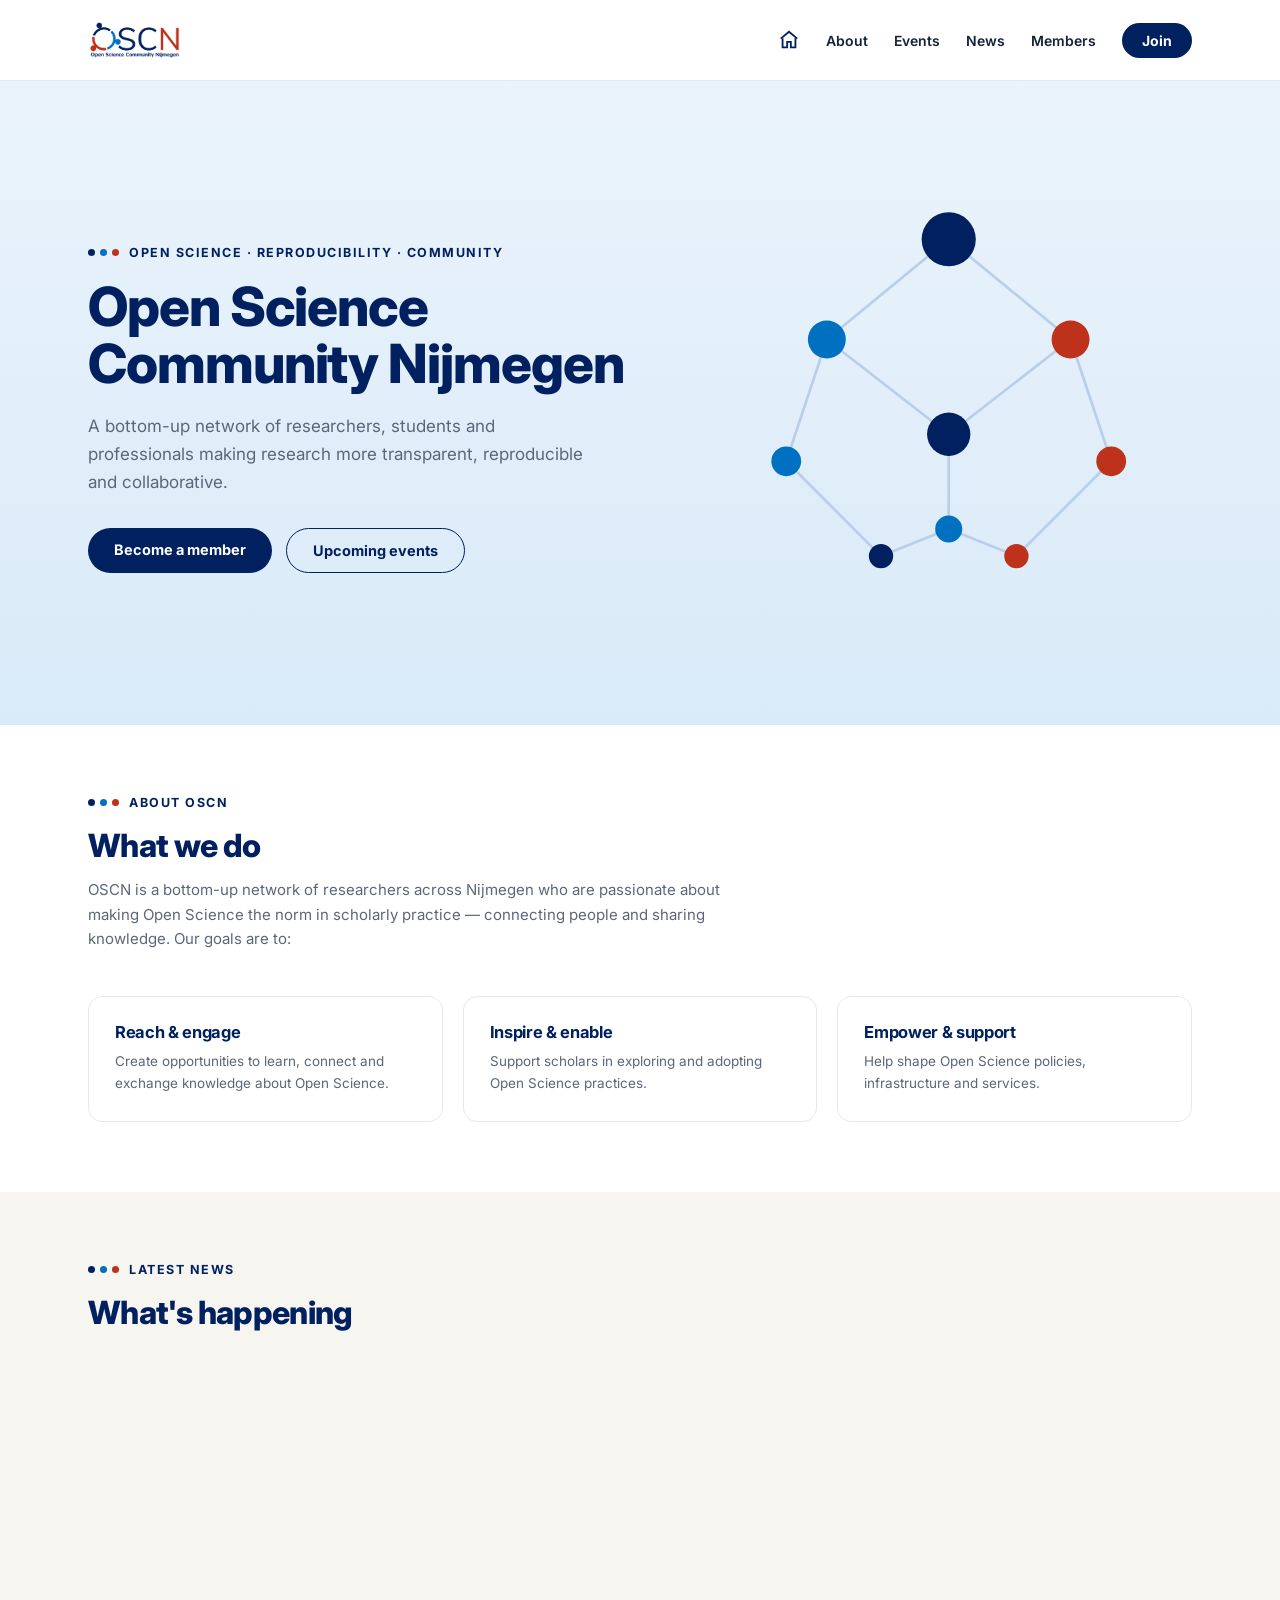
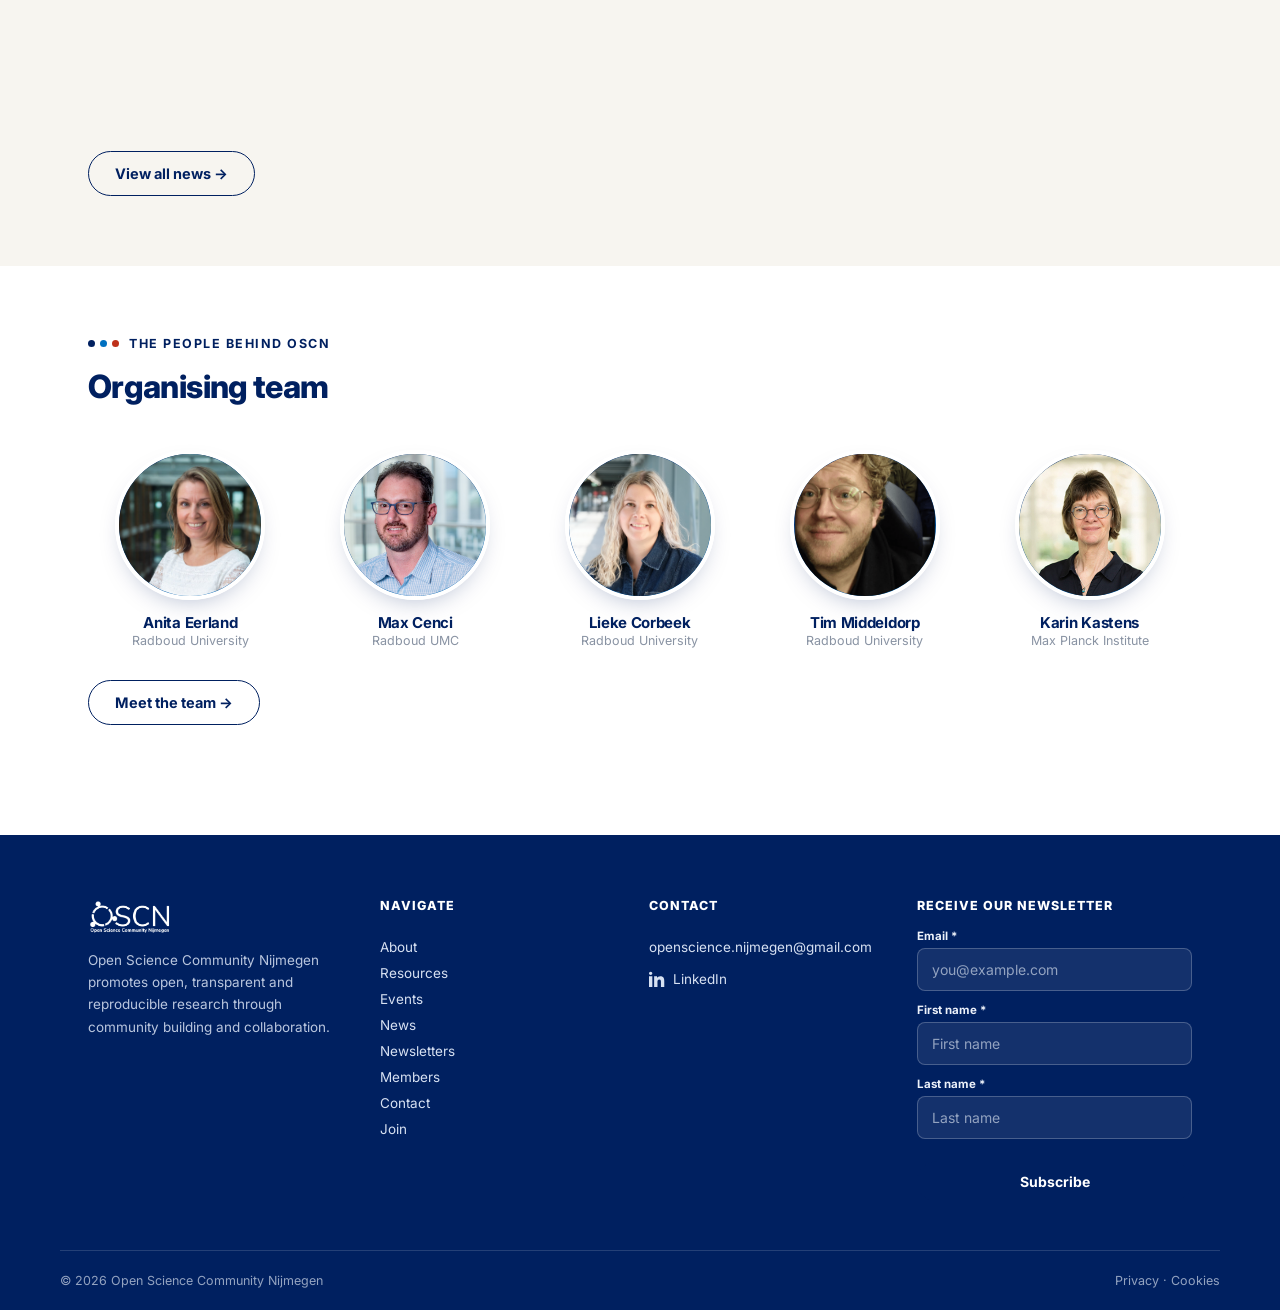
==== index.html @ c2e307f6 "Update index.html" ====
<!DOCTYPE html>
<html lang="en">
<head>
<meta charset="UTF-8">
<meta name="viewport" content="width=device-width, initial-scale=1.0">
<title>Open Science Community Nijmegen | OSCN</title>
<link rel="stylesheet" href="style.css">
</head>
<body>
<header class="site">
  <div class="wrap bar">
    <a class="logo" href="index.html">
      <img src="images/OSCN_logo_transparant.png" alt="OSCN Logo">
    </a>
    <button class="nav-toggle" id="navToggle">MENU</button>
    <nav class="primary" id="primaryNav">
      <ul>
        <li><a href="index.html" class="home-link" aria-label="Home"><svg viewBox="0 0 24 24" width="22" height="22" fill="none" stroke="currentColor" stroke-width="2">
          <path d="M3 10.5L12 3l9 7.5"></path>
          <path d="M5 10v10h5v-6h4v6h5V10"></path>
        </svg></a></li>
        <li class="dropdown">
          <a href="pages/about.html">About</a>
          <div class="dropdown-content">
            <a href="pages/contact.html">Contact</a>
            <a href="pages/resources.html">Resources</a>
          </div>
        </li>
        <li><a href="pages/events.html">Events</a></li>
        <li class="dropdown">
          <a href="pages/news.html">News</a>
          <div class="dropdown-content">
            <a href="pages/news.html">News</a>
            <a href="pages/newsletters.html">Newsletters</a>
          </div>
        </li>
        <li><a href="pages/members.html">Members</a></li>
        <li><a href="pages/join.html" class="join-btn">Join</a></li>
      </ul>
    </nav>
  </div>
</header>


<section class="hero">
  <div class="wrap">
    <div>
      <div class="eyebrow"><span class="dot3"><span></span><span></span><span></span></span>OPEN SCIENCE · REPRODUCIBILITY · COMMUNITY</div>
      <h1>Open Science Community Nijmegen</h1>
      <p class="lede">A bottom-up network of researchers, students and professionals making research more transparent, reproducible and collaborative.</p>
      <div class="btn-row">
        <a href="pages/members.html" class="btn btn-primary">Become a member</a>
        <a href="pages/events.html" class="btn btn-outline">Upcoming events</a>
      </div>
    </div>
    <div class="hero-graphic">
      <svg viewBox="0 0 360 340" class="node-anim">
        <g stroke-width="2" fill="none">
          <line x1="180" y1="46" x2="90" y2="120" stroke="#B9CFE8"/>
          <line x1="180" y1="46" x2="270" y2="120" stroke="#B9CFE8"/>
          <line x1="90" y1="120" x2="60" y2="210" stroke="#B9CFE8"/>
          <line x1="90" y1="120" x2="180" y2="190" stroke="#B9CFE8"/>
          <line x1="270" y1="120" x2="180" y2="190" stroke="#B9CFE8"/>
          <line x1="270" y1="120" x2="300" y2="210" stroke="#B9CFE8"/>
          <line x1="180" y1="190" x2="180" y2="260" stroke="#B9CFE8"/>
          <line x1="60" y1="210" x2="130" y2="280" stroke="#B9CFE8"/>
          <line x1="300" y1="210" x2="230" y2="280" stroke="#B9CFE8"/>
          <line x1="180" y1="260" x2="130" y2="280" stroke="#B9CFE8"/>
          <line x1="180" y1="260" x2="230" y2="280" stroke="#B9CFE8"/>
        </g>
        <circle cx="180" cy="46" r="20" fill="#002060"/>
        <circle cx="90" cy="120" r="14" fill="#0070C0"/>
        <circle cx="270" cy="120" r="14" fill="#BE311A"/>
        <circle cx="60" cy="210" r="11" fill="#0070C0"/>
        <circle cx="180" cy="190" r="16" fill="#002060"/>
        <circle cx="300" cy="210" r="11" fill="#BE311A"/>
        <circle cx="180" cy="260" r="10" fill="#0070C0"/>
        <circle cx="130" cy="280" r="9" fill="#002060"/>
        <circle cx="230" cy="280" r="9" fill="#BE311A"/>
      </svg>
    </div>
  </div>
</section>

<section class="block reveal">
  <div class="wrap">
    <div class="section-head">
      <div class="eyebrow"><span class="dot3"><span></span><span></span><span></span></span>ABOUT OSCN</div>
      <h2>What we do</h2>
      <p>OSCN is a bottom-up network of researchers across Nijmegen who are passionate about making Open Science the norm in scholarly practice — connecting people and sharing knowledge. Our goals are to:</p>
    </div>
    <div class="card-grid">
      <div class="info-card reveal"><h3>Reach &amp; engage</h3><p>Create opportunities to learn, connect and exchange knowledge about Open Science.</p></div>
      <div class="info-card reveal"><h3>Inspire &amp; enable</h3><p>Support scholars in exploring and adopting Open Science practices.</p></div>
      <div class="info-card reveal"><h3>Empower &amp; support</h3><p>Help shape Open Science policies, infrastructure and services.</p></div>
    </div>
  </div>
</section>

<section class="block alt reveal">
  <div class="wrap">
    <div class="section-head">
      <div class="eyebrow"><span class="dot3"><span></span><span></span><span></span></span>LATEST NEWS</div>
      <h2>What's happening</h2>
    </div>
    <div class="news-grid" id="index-news-grid"></div>
    <div style="margin-top:32px;"><a href="pages/news.html" class="btn btn-outline">View all news →</a></div>
  </div>
</section>

<section class="block reveal">
  <div class="wrap">
    <div class="section-head">
      <div class="eyebrow"><span class="dot3"><span></span><span></span><span></span></span>THE PEOPLE BEHIND OSCN</div>
      <h2>Organising team</h2>
    </div>

    <div class="team-grid">
      <div class="team-card reveal">
        <div class="avatar"><img src="images/about/anita.jpeg" alt="Anita Eerland"></div>
        <h3>Anita Eerland</h3>
        <div class="role">Radboud University</div>
      </div>

      <div class="team-card reveal">
        <div class="avatar"><img src="images/about/max.png" alt="Max Cenci"></div>
        <h3>Max Cenci</h3>
        <div class="role">Radboud UMC</div>
      </div>

      <div class="team-card reveal">
        <div class="avatar"><img src="images/about/lieke.jpg" alt="Lieke Corbeek"></div>
        <h3>Lieke Corbeek</h3>
        <div class="role">Radboud University</div>
      </div>

      <div class="team-card reveal">
        <div class="avatar"><img src="images/about/tim.png" alt="Tim Middeldorp"></div>
        <h3>Tim Middeldorp</h3>
        <div class="role">Radboud University</div>
      </div>

      <div class="team-card reveal">
        <div class="avatar"><img src="images/about/karin.jpg" alt="Karin Kastens"></div>
        <h3>Karin Kastens</h3>
        <div class="role">Max Planck Institute</div>
      </div>
    </div>

    <div style="margin-top:32px;">
      <a href="pages/about.html" class="btn btn-outline">Meet the team →</a>
    </div>
  </div>
</section>

<footer class="site">
  <div class="wrap footer-grid">
    <div>
      <a class="logo" href="index.html">
        <img src="images/OSCN_logo_transparant.png" alt="OSCN Logo">
      </a>
      <p>Open Science Community Nijmegen promotes open, transparent and reproducible research through community building and collaboration.</p>
    </div>
    <div class="flinks">
      <h3>Navigate</h3>
      <a href="pages/about.html">About</a>
      <a href="pages/resources.html">Resources</a>
      <a href="pages/events.html">Events</a>
      <a href="pages/news.html">News</a>
      <a href="pages/newsletters.html">Newsletters</a>
      <a href="pages/members.html">Members</a>
      <a href="pages/contact.html">Contact</a>
      <a href="pages/join.html">Join</a>
    </div>
    <div class="flinks">
      <h3>Contact</h3>
      <a href="mailto:openscience.nijmegen@gmail.com">openscience.nijmegen@gmail.com</a>
      <a class="social-link" href="https://www.linkedin.com/company/open-science-community-nijmegen/" target="_blank" rel="noopener noreferrer">
        <svg viewBox="0 0 24 24"><path d="M4.98 3.5C4.98 4.88 3.87 6 2.5 6S0 4.88 0 3.5 1.12 1 2.5 1 4.98 2.12 4.98 3.5zM0 8h5v16H0V8zm7.5 0H12v2.2h.1C12.9 8.8 14.7 7.7 17 7.7c5 0 5.9 3.3 5.9 7.6V24h-5v-7.3c0-1.7 0-3.9-2.4-3.9s-2.8 1.9-2.8 3.8V24h-5V8z"/></svg>
        LinkedIn
      </a>
    </div>
    <div>
      <h3>Receive our newsletter</h3>
      <form method="post" action="https://open-science-community-nijmegen.email-provider.eu/subscribe/post/index.php" accept-charset="utf-8" class="footer-form form-op7pq9fkox">
        <input type="hidden" name="next" value="" />
        <input type="hidden" name="a" value="ohz7mrmpse" />
        <input type="hidden" name="l" value="op7pq9fkox" />
        <label for="id-Kz6LqtiXnQ">Email *</label>
        <input name="Kz6LqtiXnQ" id="id-Kz6LqtiXnQ" type="email" placeholder="you@example.com" required>
        <label for="id-P3Px8y6G0Y">First name *</label>
        <input name="P3Px8y6G0Y" id="id-P3Px8y6G0Y" type="text" placeholder="First name" required>
        <label for="id-OTxNlZSNlG">Last name *</label>
        <input name="OTxNlZSNlG" id="id-OTxNlZSNlG" type="text" placeholder="Last name" required>
        <input type="email" id="email" name="email" style="position:absolute;left:-9999px;" tabindex="-1" autocomplete="off">
        <input type="submit" value="Subscribe">
      </form>
      <script src="https://open-science-community-nijmegen.email-provider.eu/subscribe/check/validate.js"></script>
    </div>
  </div>
  <div class="wrap footer-bottom">
    <span>© 2026 Open Science Community Nijmegen</span>
    <span><a href="#">Privacy</a> · <a href="#">Cookies</a></span>
  </div>
</footer>

<script src="scripts/news-data.js"></script>
<script src="script.js"></script>
<script>
  const latest = newsArticles.slice(0, 3);
document.getElementById("index-news-grid").innerHTML =
  latest.map(a => renderNewsCard(a, "", "pages/")).join("");
</script>
</body>
</html>
---- style.css ----
/* ============================================================
   OSCN — shared stylesheet
   ============================================================ */

@import url('https://fonts.googleapis.com/css2?family=Inter:wght@400;500;600;700;800&display=swap');

:root{
  --navy:#002060;
  --blue:#0070C0;
  --terracotta:#BE311A;
  --sky:#EAF3FB;
  --sky-deep:#D9EAF8;
  --paper:#FFFFFF;
  --cream:#F7F5F0;
  --ink:#152238;
  --ink-soft:#5B6779;
  --muted:#8993A3;
  --line:#E4E9F0;
  --radius:14px;
  --wrap:1160px;
}

*{box-sizing:border-box;}
html{scroll-behavior:smooth;}
body{
  margin:0;
  font-family:'Inter',sans-serif;
  color:var(--ink);
  background:var(--paper);
  -webkit-font-smoothing:antialiased;
}
h1,h2,h3{
  font-family:'Inter',sans-serif;
  color:var(--navy);
  margin:0 0 .4em;
  font-weight:800;
  letter-spacing:-.02em;
  line-height:1.15;
}
p{line-height:1.65;color:var(--ink-soft);margin:0 0 1em;}
a{color:inherit;text-decoration:none;}
img{max-width:100%;display:block;}
.wrap{max-width:var(--wrap);margin:0 auto;padding:0 28px;}

/* ---------- dot motif ---------- */
.dot3{display:inline-flex;align-items:center;gap:5px;margin-right:10px;}
.dot3 span{width:7px;height:7px;border-radius:50%;display:inline-block;}
.dot3 span:nth-child(1){background:var(--navy);}
.dot3 span:nth-child(2){background:var(--blue);}
.dot3 span:nth-child(3){background:var(--terracotta);}

/* ---------- header ---------- */
header.site{
  position:sticky;top:0;z-index:50;
  background:rgba(255,255,255,.92);
  backdrop-filter:blur(10px);
  border-bottom:1px solid var(--line);
}
header.site .bar{
  display:flex;align-items:center;justify-content:space-between;
  height:80px;
}
.logo{display:flex;align-items:center;}
.logo img{height:40px;width:auto;}
nav.primary ul{list-style:none;display:flex;gap:26px;margin:0;padding:0;align-items:center;}
nav.primary li{position:relative;}
nav.primary > ul > li > a{font-size:14px;font-weight:600;color:var(--ink);transition:color .2s;display:flex;align-items:center;}
nav.primary > ul > li > a:hover{color:var(--blue);}
.home-link{color:var(--navy) !important;}
.home-link svg{display:block;}
.join-btn{
  background:var(--navy);color:#fff !important;
  padding:9px 20px;border-radius:30px;font-weight:700 !important;
}
.join-btn:hover{background:var(--blue) !important;}
.nav-toggle{display:none;background:none;border:1px solid var(--line);border-radius:8px;padding:8px 14px;font:700 12px/1 'Inter',sans-serif;letter-spacing:.06em;color:var(--navy);}

/* dropdowns */
.dropdown-content{
  position:absolute;top:calc(100% + 14px);left:0;
  background:#fff;border:1px solid var(--line);border-radius:10px;
  min-width:180px;padding:8px;box-shadow:0 20px 40px -18px rgba(0,32,96,.28);
  opacity:0;visibility:hidden;transform:translateY(6px);
  transition:opacity .18s ease, transform .18s ease, visibility .18s ease;
}
.dropdown:hover .dropdown-content,
.dropdown:focus-within .dropdown-content{
  opacity:1;visibility:visible;transform:translateY(0);
}
.dropdown-content a{
  display:block;padding:9px 12px;border-radius:6px;font-size:13.5px;font-weight:600;color:var(--ink);
}
.dropdown-content a:hover{background:var(--sky);color:var(--navy);}

/* ---------- hero ---------- */
.hero{
  background:linear-gradient(180deg,var(--sky) 0%,var(--sky-deep) 100%);
  padding:96px 0 84px;
  overflow:hidden;
}
.hero .wrap{display:grid;grid-template-columns:1.15fr 1fr;gap:56px;align-items:center;}
.eyebrow{display:flex;align-items:center;font-size:12.5px;font-weight:700;letter-spacing:.12em;color:var(--navy);text-transform:uppercase;margin-bottom:18px;}
.hero h1{font-size:clamp(34px,5vw,54px);line-height:1.06;margin-bottom:20px;}
.hero .lede{font-size:17px;color:var(--ink-soft);max-width:46ch;margin-bottom:32px;}
.btn-row{display:flex;gap:14px;flex-wrap:wrap;}
.btn{
  display:inline-block;padding:13px 26px;border-radius:30px;
  font-size:14.5px;font-weight:700;transition:transform .2s ease, background .2s ease, color .2s ease, box-shadow .2s ease;
}
.btn-primary{background:var(--navy);color:#fff;}
.btn-primary:hover{background:var(--blue);transform:translateY(-2px);}
.btn-outline{border:1.5px solid var(--navy);color:var(--navy);}
.btn-outline:hover{background:var(--navy);color:#fff;transform:translateY(-2px);}
.btn.small{padding:9px 18px;font-size:13px;}

.hero-graphic{position:relative;}
.hero-graphic svg{width:100%;height:auto;}
.node-anim circle{animation:pulse 3.6s ease-in-out infinite;}
.node-anim circle:nth-child(2n){animation-delay:.6s;}
.node-anim circle:nth-child(3n){animation-delay:1.2s;}
@keyframes pulse{0%,100%{opacity:1;}50%{opacity:.55;}}

/* ---------- page hero (inner pages) ---------- */
.page-hero{background:linear-gradient(180deg,var(--sky) 0%,var(--paper) 100%);padding:70px 0 30px;}
.page-hero h1{font-size:clamp(30px,4vw,42px);margin-bottom:14px;}
.page-hero .lede{color:var(--ink-soft);max-width:60ch;font-size:16px;}

/* ---------- section scaffolding ---------- */
section.block{padding:70px 0;}
section.block.alt{background:var(--cream);}
.section-head{max-width:640px;margin-bottom:44px;}
.section-head h2{font-size:clamp(24px,3vw,32px);}
.section-head p{font-size:15px;}

/* ---------- reveal on scroll ---------- */
.reveal{opacity:0;transform:translateY(26px);transition:opacity .7s cubic-bezier(.2,.7,.3,1), transform .7s cubic-bezier(.2,.7,.3,1);}
.reveal.is-visible{opacity:1;transform:none;}
.news-grid .news-card:nth-child(2),.card-grid > *:nth-child(2),.team-grid .team-card:nth-child(2),.bio-grid .bio-card:nth-child(2){transition-delay:.08s;}
.news-grid .news-card:nth-child(3),.card-grid > *:nth-child(3),.team-grid .team-card:nth-child(3),.bio-grid .bio-card:nth-child(3){transition-delay:.16s;}
.team-grid .team-card:nth-child(4){transition-delay:.24s;}
.team-grid .team-card:nth-child(5){transition-delay:.32s;}
.events-list .event:nth-child(2){transition-delay:.1s;}
@media (prefers-reduced-motion:reduce){
  .reveal{opacity:1;transform:none;transition:none;}
  .node-anim circle{animation:none;}
}

/* ---------- news cards ---------- */
.news-grid{display:grid;grid-template-columns:repeat(3,1fr);gap:22px;}
.news-card{
  background:#fff;border:1px solid var(--line);border-radius:var(--radius);
  overflow:hidden;transition:transform .25s ease, box-shadow .25s ease;
}
.news-card:hover{transform:translateY(-5px);box-shadow:0 18px 34px -18px rgba(0,32,96,.28);}
.news-thumb{height:120px;background:linear-gradient(135deg,var(--navy),var(--blue) 60%,var(--terracotta));position:relative;}
.news-thumb::after{
  content:"";position:absolute;inset:0;
  background-image:radial-gradient(circle at 20% 30%, rgba(255,255,255,.35) 0, transparent 3px),
                    radial-gradient(circle at 70% 60%, rgba(255,255,255,.3) 0, transparent 3px),
                    radial-gradient(circle at 45% 80%, rgba(255,255,255,.25) 0, transparent 3px);
}
.news-body{padding:20px 22px 24px;}
.news-date{font-size:11.5px;font-weight:700;letter-spacing:.06em;color:var(--muted);text-transform:uppercase;margin-bottom:8px;}
.news-body h3{font-size:16.5px;line-height:1.35;margin-bottom:10px;color:var(--navy);font-weight:700;}
.news-body p{font-size:13.5px;margin-bottom:14px;}
.news-body a{font-size:13px;font-weight:700;color:var(--terracotta);}

/* ---------- team ---------- */
.team-grid{display:grid;grid-template-columns:repeat(5,1fr);gap:20px;}
.team-card{text-align:center;}
.avatar{
  width:150px;height:150px;border-radius:50%;margin:0 auto 14px;
  display:flex;align-items:center;justify-content:center;
  font-family:'Inter',sans-serif;font-size:28px;font-weight:800;color:#fff;
  background:linear-gradient(150deg,var(--navy),var(--blue));
  border:4px solid #fff;box-shadow:0 10px 26px -12px rgba(0,32,96,.35);
}
.avatar img{width:100%;height:100%;object-fit:cover;border-radius:50%;}
.team-card h3{font-size:15px;font-weight:700;color:var(--navy);margin-bottom:2px;}
.team-card .role{font-size:12.5px;color:var(--muted);}

/* ---------- team bios (about page) ---------- */
.bio-grid{display:grid;gap:26px;}
.bio-card{
  display:grid;grid-template-columns:170px 1fr;gap:26px;
  background:#fff;border:1px solid var(--line);border-radius:var(--radius);
  padding:26px;align-items:start;
}
.bio-card .avatar{width:150px;height:150px;font-size:22px;margin:0;}
.bio-card h3{font-size:18px;margin-bottom:2px;}
.bio-card .role{font-size:13px;color:var(--blue);font-weight:700;margin-bottom:10px;display:block;}
.bio-card p{font-size:14px;margin-bottom:0;}

/* ---------- events ---------- */
.events-list{display:flex;flex-direction:column;gap:18px;}
.event{
  display:grid;grid-template-columns:100px 1fr;gap:26px;
  background:#fff;border:1px solid var(--line);border-radius:var(--radius);
  padding:26px;align-items:center;transition:box-shadow .25s ease, transform .25s ease;
}
.event:hover{box-shadow:0 18px 34px -20px rgba(0,32,96,.3);transform:translateY(-3px);}
.event-date{text-align:center;background:var(--sky);border-radius:10px;padding:16px 0;}
.event-date .month{display:block;font-size:12px;font-weight:700;letter-spacing:.08em;color:var(--terracotta);}
.event-date .day{display:block;font-size:28px;font-weight:800;color:var(--navy);}
.event-content{position:relative;}
.event-tag{
  display:inline-block;font-size:11px;font-weight:800;letter-spacing:.07em;
  padding:4px 10px;border-radius:20px;margin-bottom:10px;text-transform:uppercase;
}
.event-tag.workshop{background:#E4F0FB;color:var(--blue);}
.event-tag.meetup{background:#FBE7E2;color:var(--terracotta);}
.event-content h3{font-size:18px;margin-bottom:6px;}
.event-content p{font-size:14px;margin-bottom:10px;}
.event-meta{font-size:12.5px;color:var(--muted);font-weight:700;margin-bottom:0;}

/* ---------- previous events section ---------- */
.section-header-row{
  display:flex;align-items:center;justify-content:space-between;
  margin-bottom:18px;
}
.toggle-past{
  background:none;border:1px solid var(--line);border-radius:20px;
  padding:8px 16px;font-size:13px;font-weight:700;cursor:pointer;
  color:var(--navy);transition:background .2s ease;
}
.toggle-past:hover{background:var(--sky);}

.event.past{opacity:.65;}
.event.past .event-date{background:#F0F0F0;}
.event.past .event-date .month,
.event.past .event-date .day{color:var(--muted);}

.no-events{color:var(--muted);font-style:italic;}
.events-list[hidden]{display:none !important;}

/* ---------- newsletters ---------- */
.newsletter-list{display:grid;gap:12px;}
.newsletter-item{
  background:#fff;border:1px solid var(--line);border-radius:10px;
  padding:16px 20px;display:flex;align-items:center;justify-content:space-between;gap:20px;
}
.newsletter-item span.fname{font-size:13.5px;font-weight:600;color:var(--navy);word-break:break-all;}
.newsletter-item a.dl{font-size:13px;font-weight:700;color:var(--blue);white-space:nowrap;}

/* ---------- forms ---------- */
.form-card{
  background:#fff;border:1px solid var(--line);border-radius:var(--radius);
  padding:32px;max-width:520px;
}
.form-card label,.footer-form label{display:block;font-size:12.5px;font-weight:700;color:var(--navy);margin:14px 0 6px;}
.form-card input,.footer-form input{
  width:100%;padding:12px 14px;border:1px solid var(--line);border-radius:8px;
  font:14px 'Inter',sans-serif;background:var(--cream);
}
.form-card input[type=submit],.footer-form input[type=submit]{
  margin-top:22px;background:var(--navy);color:#fff;border:none;cursor:pointer;
  font-weight:700;border-radius:30px;padding:12px 0;transition:background .2s ease;
}
.form-card input[type=submit]:hover,.footer-form input[type=submit]:hover{background:var(--blue);}
.footer-form label{color:#EDF2FA;margin:12px 0 5px;font-size:11.5px;}
.footer-form input{background:rgba(255,255,255,.08);border:1px solid rgba(255,255,255,.22);color:#fff;}
.footer-form input::placeholder{color:#93A3C0;}

/* ---------- resources / members ---------- */
.card-grid{display:grid;grid-template-columns:repeat(3,1fr);gap:20px;}
.info-card{background:#fff;border:1px solid var(--line);border-radius:var(--radius);padding:26px;}
.info-card h3{font-size:16.5px;font-weight:700;margin-bottom:8px;}
.info-card p{font-size:13.5px;margin-bottom:0;}

/* ---------- members directory ---------- */
.member-filters{
  display:grid;grid-template-columns:1.4fr 1fr 1fr 1fr 1fr;gap:12px;margin-bottom:36px;
}
.member-filters input, .member-filters select{
  width:100%;padding:11px 14px;border:1px solid var(--line);border-radius:8px;
  font:13.5px 'Inter',sans-serif;background:#fff;color:var(--ink);
}
.member-filters input:focus,.member-filters select:focus{outline:2px solid var(--blue);outline-offset:1px;}

.members-intro{margin-bottom:40px;}

.members-grid{
  display:grid;
  grid-template-columns:repeat(auto-fit,minmax(320px,1fr));
  gap:30px;
  margin-top:50px;
}
.member-card{
  background:#fff;
  border-radius:16px;
  padding:35px;
  box-shadow:0 8px 24px rgba(0,32,96,.07);
  transition:transform .25s ease, box-shadow .25s ease;
}
.member-card:hover{
  transform:translateY(-5px);
  box-shadow:0 14px 30px rgba(0,32,96,.14);
}

.member-photo{
  width:120px;height:120px;border-radius:50%;object-fit:cover;
  display:block;margin:0 auto 20px auto;
  border:4px solid #fff;box-shadow:0 6px 18px rgba(0,32,96,.18);
}

.member-card h3{
  text-align:center;
  color:var(--navy);
  font-size:1.5rem;
  margin-bottom:12px;
}
.member-card h3::after{
  content:"";display:block;width:60px;height:1px;
  background:var(--line);margin:14px auto 0;
}

.member-card h4{
  margin-top:18px;margin-bottom:5px;
  color:var(--blue);
  font-size:1rem;font-weight:600;
}

.member-card p{
  font-family:'Inter',sans-serif;
  font-size:.95rem;font-weight:400;line-height:1.7;
  color:var(--ink-soft);
}

.tags{display:flex;flex-wrap:wrap;gap:8px;}
.tags span{
  background:var(--sky);color:var(--blue);
  border-radius:999px;padding:5px 12px;font-size:.82rem;font-weight:600;
}

.member-email{
  margin-top:22px;padding-top:18px;
  border-top:1px solid var(--line);
  font-size:.9rem;color:var(--ink-soft);
}
.member-email a{color:var(--terracotta);text-decoration:none;font-weight:600;}
.member-email a:hover{text-decoration:underline;}

.members-empty{grid-column:1/-1;text-align:center;color:var(--muted);font-size:14px;padding:40px 0;}

/* ---------- footer ---------- */
footer.site{background:var(--navy);color:#EDF2FA;padding:64px 0 0;margin-top:40px;}
footer.site .footer-grid{
  display:grid;grid-template-columns:1.1fr 1fr 1fr 1.2fr;gap:40px;padding-bottom:48px;
  border-bottom:1px solid rgba(255,255,255,.14);
}
footer.site .logo img{height:36px;filter:brightness(0) invert(1);margin-bottom:14px;}
footer.site h3{color:#fff;font-size:12.5px;text-transform:uppercase;letter-spacing:.08em;margin-bottom:16px;}
footer.site p{color:#B9C6DE;font-size:13.5px;}
footer.site .flinks{display:flex;flex-direction:column;gap:10px;}
footer.site .flinks a{color:#D7E1F2;font-size:13.5px;}
footer.site .flinks a:hover{color:#fff;}
.social-link{display:inline-flex;align-items:center;gap:8px;margin-top:6px;}
.social-link svg{width:16px;height:16px;fill:#D7E1F2;}
.footer-bottom{display:flex;justify-content:space-between;padding:22px 0;font-size:12.5px;color:#93A3C0;}
.footer-bottom a{color:#93A3C0;}

/* ---------- responsive ---------- */
@media (max-width:980px){
  .hero .wrap{grid-template-columns:1fr;}
  .hero-graphic{order:-1;max-width:280px;margin:0 auto;}
  .news-grid,.card-grid,.members-grid{grid-template-columns:1fr 1fr;}
  .team-grid{grid-template-columns:repeat(3,1fr);}
  footer.site .footer-grid{grid-template-columns:1fr 1fr;}
  .member-filters{grid-template-columns:1fr 1fr;}
}
@media (max-width:680px){
  .nav-toggle{display:block;}
  nav.primary{
    position:absolute;top:80px;left:0;right:0;background:#fff;
    border-bottom:1px solid var(--line);display:none;max-height:calc(100vh - 80px);overflow:auto;
  }
  nav.primary.open{display:block;}
  nav.primary ul{flex-direction:column;align-items:flex-start;padding:18px 28px;gap:4px;}
  nav.primary li{width:100%;}
  .dropdown-content{
    position:static;opacity:1;visibility:visible;transform:none;box-shadow:none;
    border:none;padding:0 0 0 14px;margin-top:4px;display:none;
  }
  .dropdown.open .dropdown-content{display:block;}
  .news-grid,.card-grid,.members-grid{grid-template-columns:1fr;}
  .team-grid{grid-template-columns:repeat(2,1fr);}
  .bio-card{grid-template-columns:1fr;text-align:center;}
  .bio-card .avatar{margin:0 auto 14px;}
  .event{grid-template-columns:1fr;text-align:center;}
  footer.site .footer-grid{grid-template-columns:1fr;}
  .newsletter-item{flex-direction:column;align-items:flex-start;}
  .member-filters{grid-template-columns:1fr;}
}

/* ============================================================
   CONTACT PAGE
   ============================================================ */

.form-grid{
  display:grid;grid-template-columns:1fr 1fr;gap:24px;
}
.form-grid .form-card{
  max-width:none;width:100%;
}
.form-card h2{
  font-size:19px;margin-bottom:6px;
}
.form-card textarea{
  width:100%;padding:12px 14px;border:1px solid var(--line);border-radius:8px;
  font:14px 'Inter',sans-serif;background:var(--cream);resize:vertical;
  min-height:160px;
}
.form-card input[type=submit]{
  display:block;width:100%;
}

@media (max-width:680px){
  .form-grid{grid-template-columns:1fr;}
}

/* ---------- contact thank-you page ---------- */
.thanks-wrap{
  text-align:center;max-width:560px;
}
.thanks-icon{
  width:60px;height:60px;border-radius:50%;
  background:var(--navy);color:#fff;
  display:flex;align-items:center;justify-content:center;
  font-size:26px;margin:0 auto 18px;
}
.thanks-wrap .btn{margin-top:12px;}
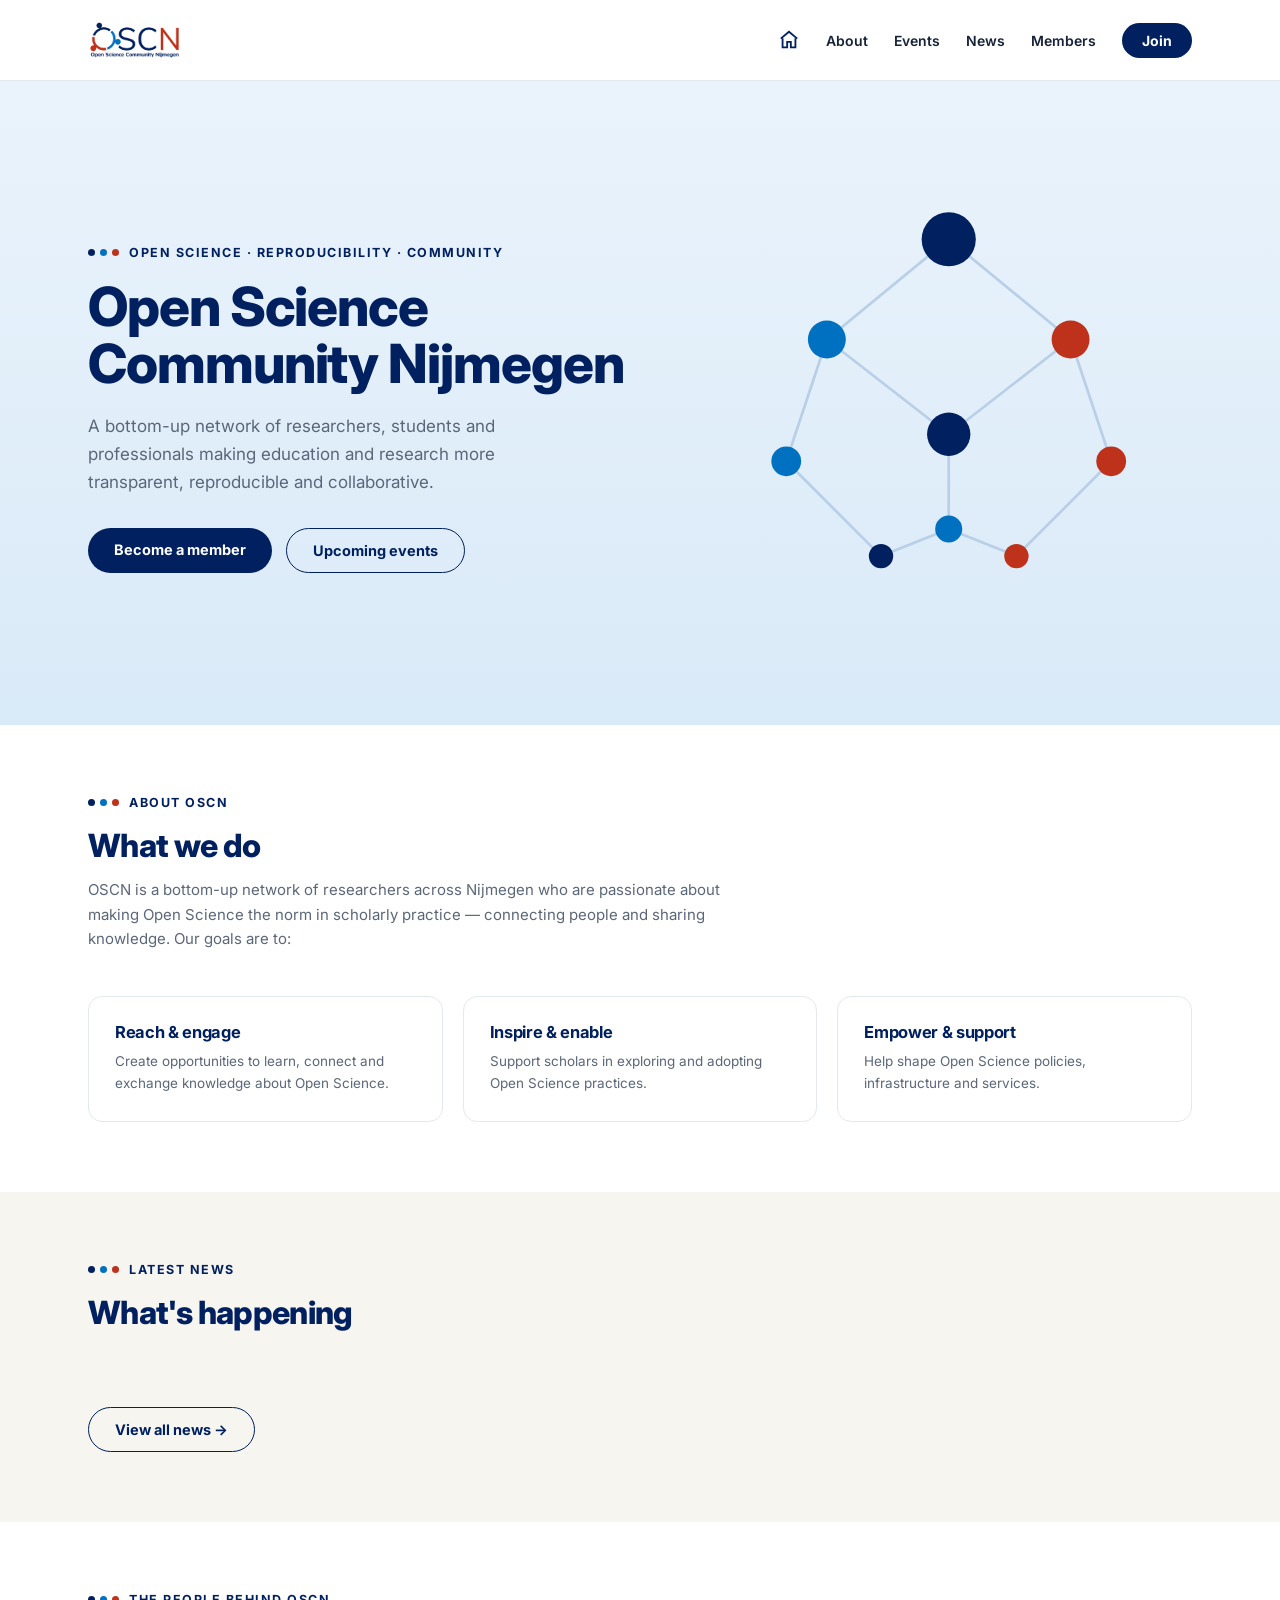
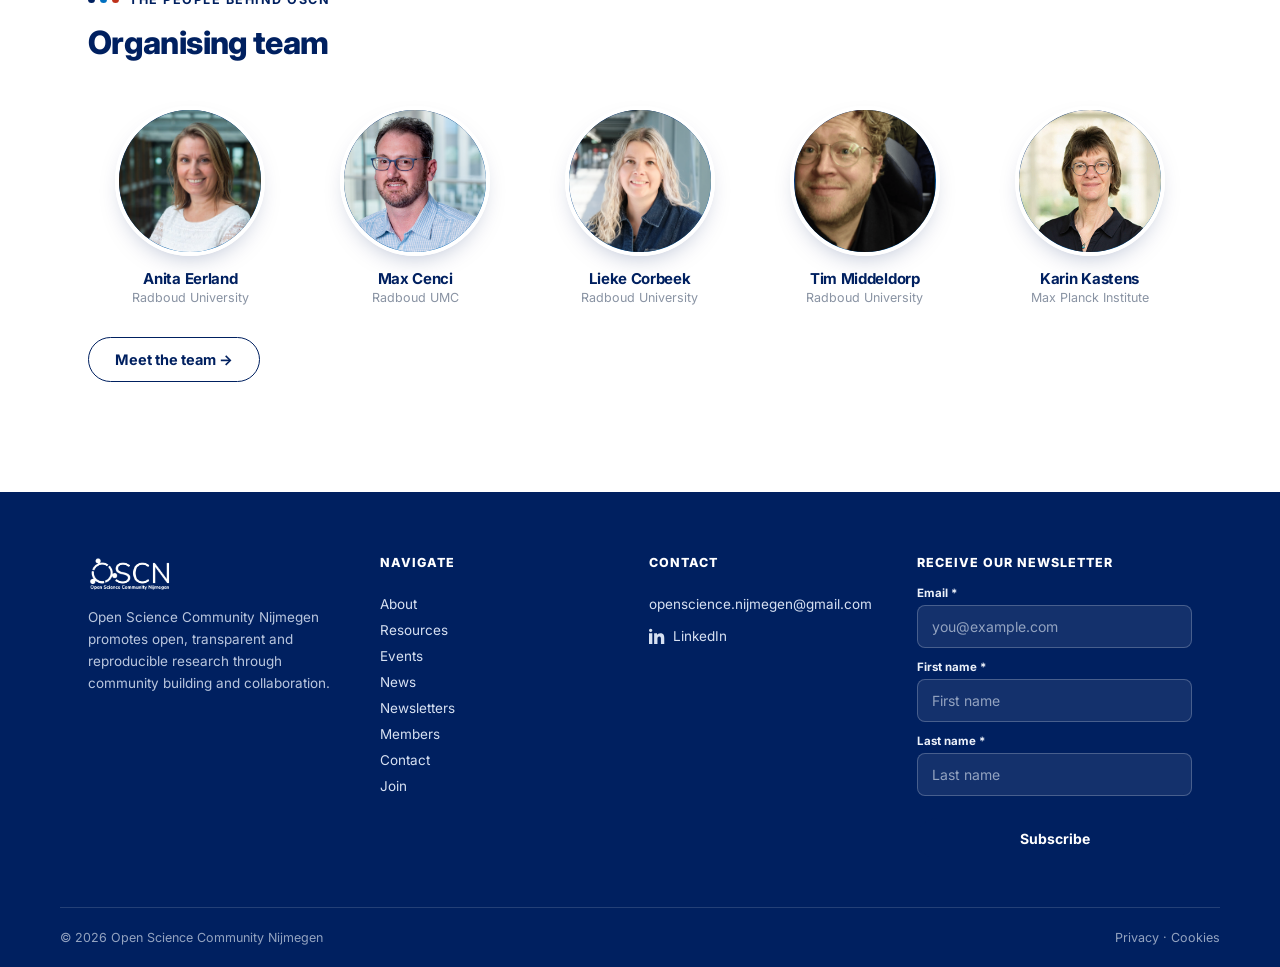
==== commit d5a78e6c: "Update index.html" ====
--- a/index.html
+++ b/index.html
@@ -47,7 +47,7 @@
     <div>
       <div class="eyebrow"><span class="dot3"><span></span><span></span><span></span></span>OPEN SCIENCE · REPRODUCIBILITY · COMMUNITY</div>
       <h1>Open Science Community Nijmegen</h1>
-      <p class="lede">A bottom-up network of researchers, students and professionals making research more transparent, reproducible and collaborative.</p>
+      <p class="lede">A bottom-up network of researchers, students and professionals making education and research more transparent, reproducible and collaborative.</p>
       <div class="btn-row">
         <a href="pages/members.html" class="btn btn-primary">Become a member</a>
         <a href="pages/events.html" class="btn btn-outline">Upcoming events</a>
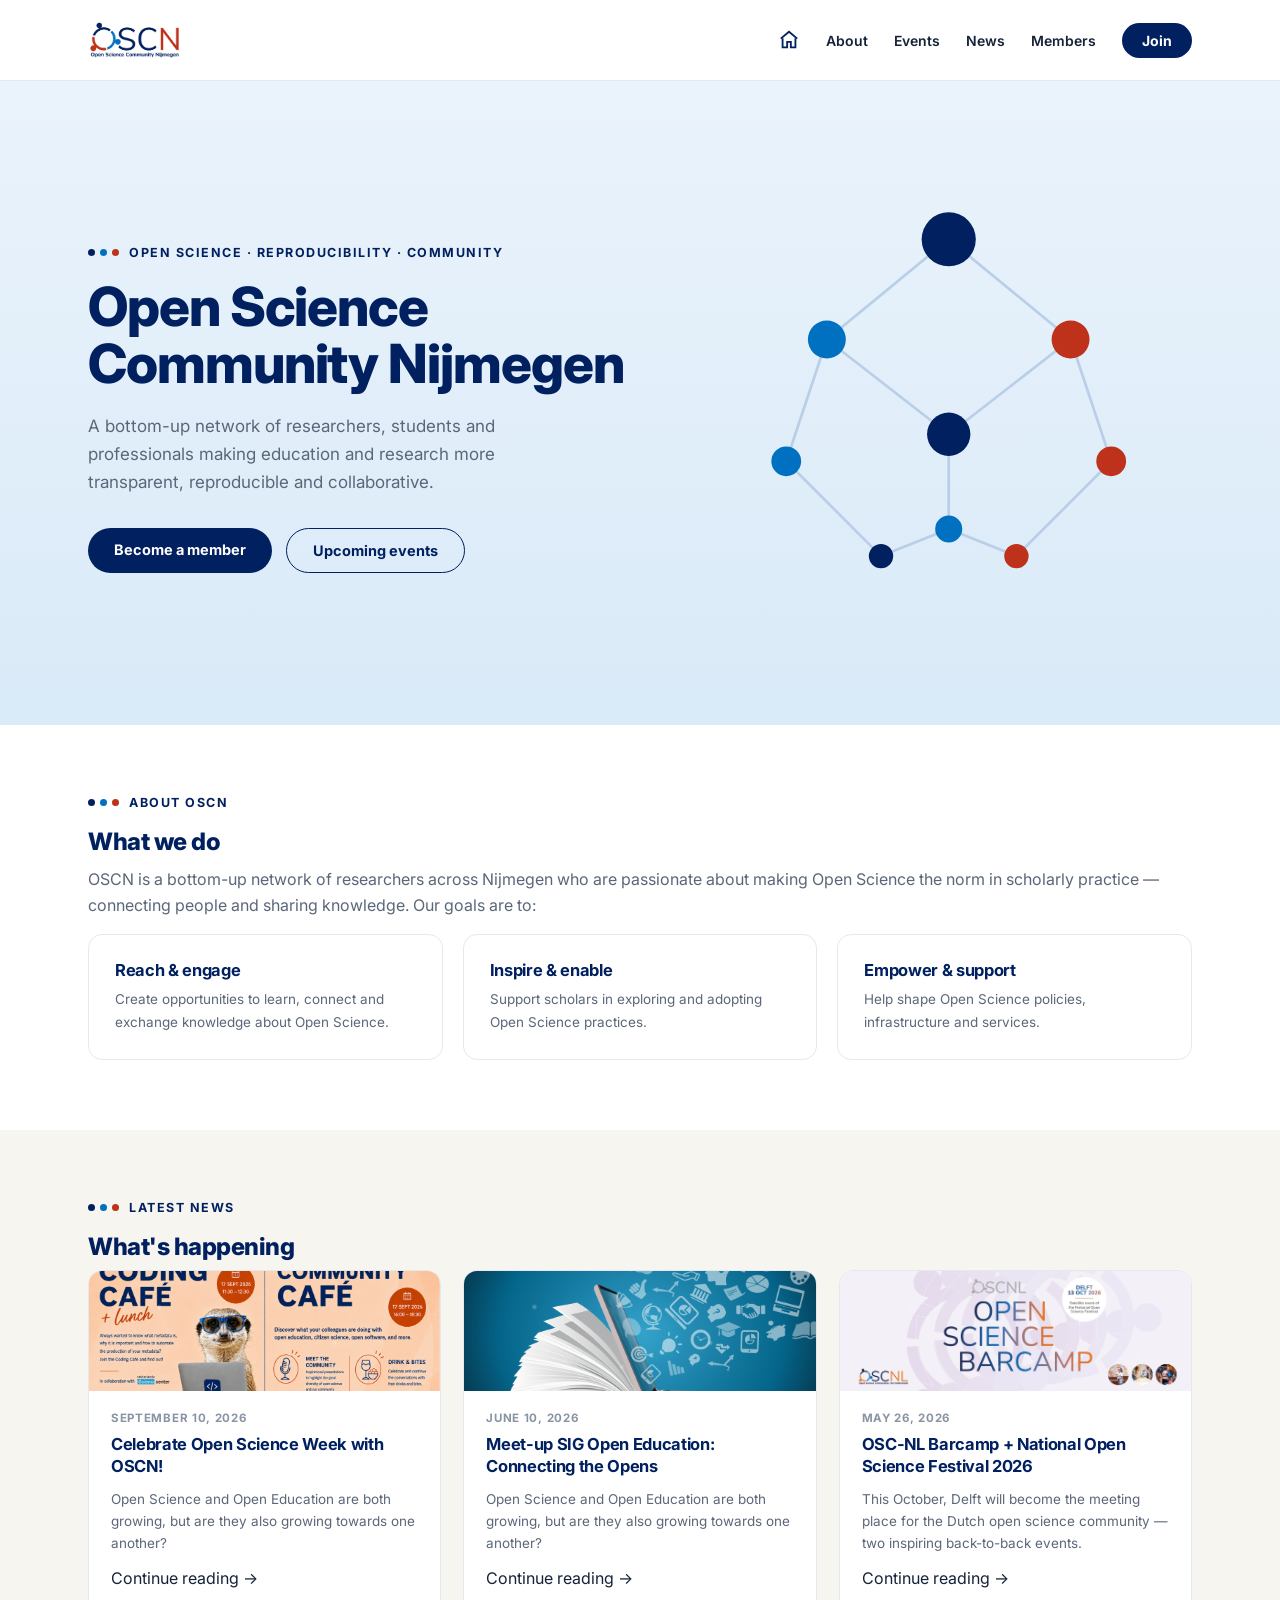
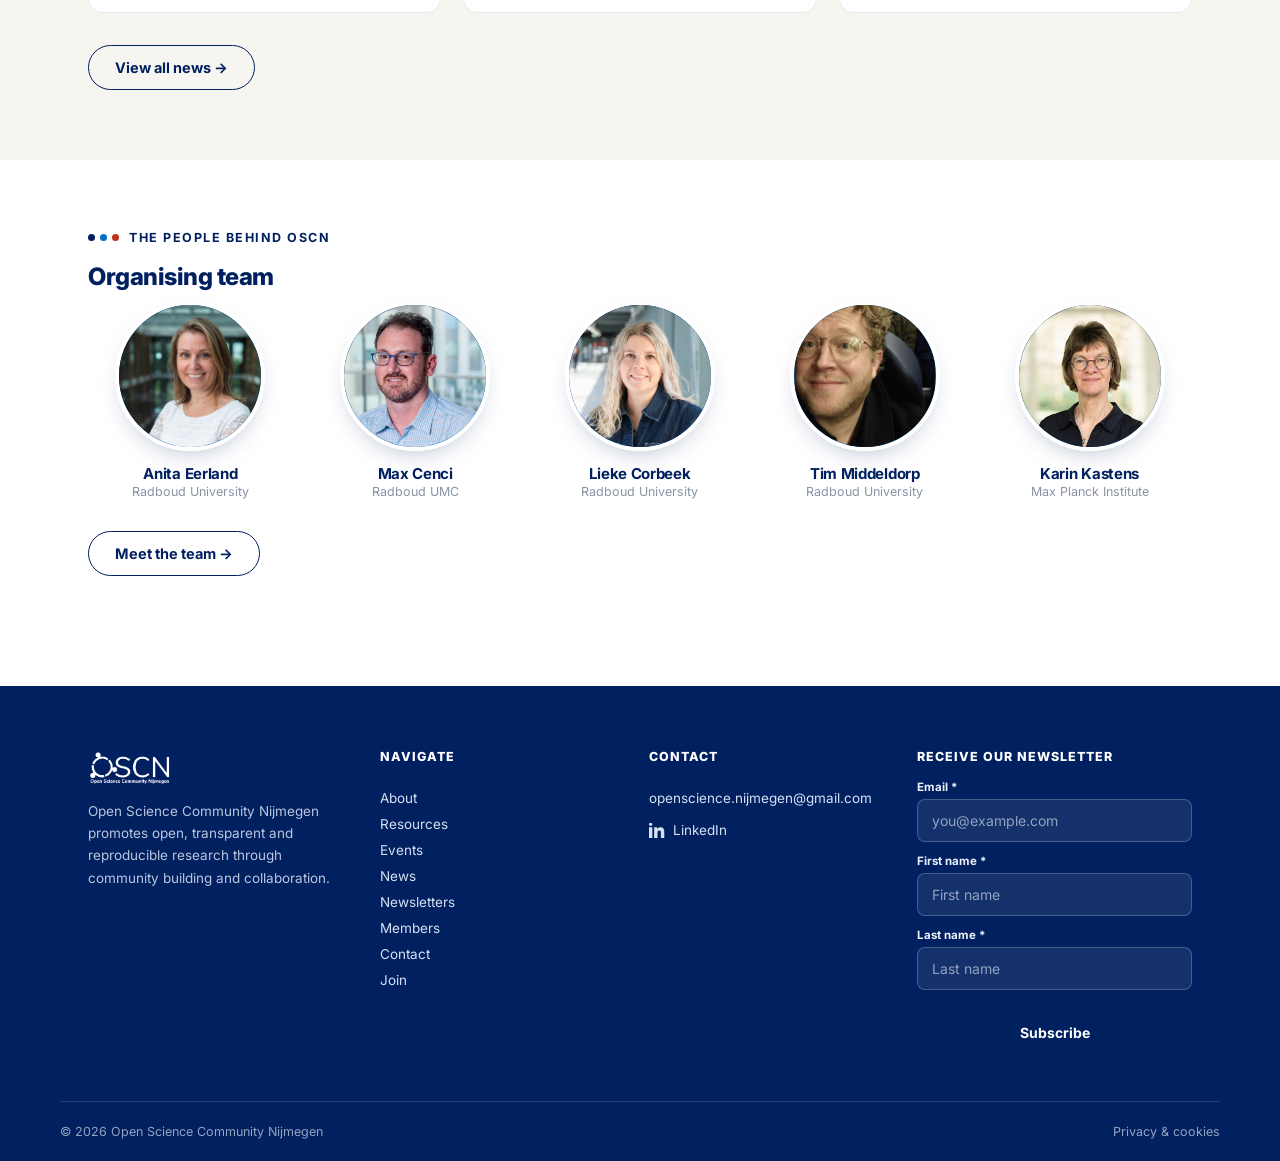
==== commit e285d497: "Update footer links to point to privacy page" ====
--- a/index.html
+++ b/index.html
@@ -200,7 +200,7 @@
   </div>
   <div class="wrap footer-bottom">
     <span>© 2026 Open Science Community Nijmegen</span>
-    <span><a href="#">Privacy</a> · <a href="#">Cookies</a></span>
+    <span><a href="pages/privacy.html">Privacy &amp; cookies</a></span>
   </div>
 </footer>
 
--- a/style.css
+++ b/style.css
@@ -128,9 +128,10 @@
 /* ---------- section scaffolding ---------- */
 section.block{padding:70px 0;}
 section.block.alt{background:var(--cream);}
-.section-head{max-width:640px;margin-bottom:44px;}
-.section-head h2{font-size:clamp(24px,3vw,32px);}
-.section-head p{font-size:15px;}
+/* renamed from .section-head to .section-header to match the HTML markup */
+.section-header{max-width:640px;margin-bottom:44px;}
+.section-header h2{font-size:clamp(24px,3vw,32px);}
+.section-header p{font-size:15px;}
 
 /* ---------- reveal on scroll ---------- */
 .reveal{opacity:0;transform:translateY(26px);transition:opacity .7s cubic-bezier(.2,.7,.3,1), transform .7s cubic-bezier(.2,.7,.3,1);}
@@ -193,13 +194,19 @@
 
 /* ---------- events ---------- */
 .events-list{display:flex;flex-direction:column;gap:18px;}
+/* When a list only holds the empty-state message, drop the gap/min-height feel */
+.events-list.is-empty{gap:0;}
 .event{
+  position:relative;
   display:grid;grid-template-columns:100px 1fr;gap:26px;
   background:#fff;border:1px solid var(--line);border-radius:var(--radius);
   padding:26px;align-items:center;transition:box-shadow .25s ease, transform .25s ease;
 }
 .event:hover{box-shadow:0 18px 34px -20px rgba(0,32,96,.3);transform:translateY(-3px);}
-.event-date{text-align:center;background:var(--sky);border-radius:10px;padding:16px 0;}
+.event-date{
+  display:flex;flex-direction:column;align-items:center;justify-content:center;
+  text-align:center;background:var(--sky);border-radius:10px;padding:16px 0;
+}
 .event-date .month{display:block;font-size:12px;font-weight:700;letter-spacing:.08em;color:var(--terracotta);}
 .event-date .day{display:block;font-size:28px;font-weight:800;color:var(--navy);}
 .event-content{position:relative;}
@@ -209,14 +216,85 @@
 }
 .event-tag.workshop{background:#E4F0FB;color:var(--blue);}
 .event-tag.meetup{background:#FBE7E2;color:var(--terracotta);}
+.event-tag.barcamp{background:#FDF0E4;color:#C1440E;}
+.event-tag.festival{background:#EAF3FB;color:var(--navy);}
+
+/* ---------- org badge (top-right of each event card) ---------- */
+.event-org{
+  position:absolute;top:14px;right:14px;
+  font-size:10.5px;font-weight:800;letter-spacing:.06em;
+  padding:4px 10px;border-radius:20px;text-transform:uppercase;
+}
+.event-org.org-oscn{background:#FBE7E2;color:var(--terracotta);}
+.event-org.org-oscnl{background:#FDF0E4;color:#E07B1A;}
 .event-content h3{font-size:18px;margin-bottom:6px;}
 .event-content p{font-size:14px;margin-bottom:10px;}
 .event-meta{font-size:12.5px;color:var(--muted);font-weight:700;margin-bottom:0;}
+
+/* ---------- event detail page ---------- */
+.event-detail-page{padding-top:20px;}
+.event-detail-back{margin-bottom:22px;}
+.event-detail-back button{
+  background:none;border:1px solid var(--line);border-radius:20px;
+  padding:8px 16px;font-size:13px;font-weight:700;cursor:pointer;
+  color:var(--navy);transition:background .2s ease;
+}
+.event-detail-back button:hover{background:var(--sky);}
+
+.event-detail-card{
+  display:grid;grid-template-columns:340px 1fr;gap:40px;
+  background:#fff;border:1px solid var(--line);border-radius:var(--radius);
+  padding:32px;align-items:start;
+}
+/* Fixed portrait-shaped box so every poster occupies the same visual area,
+   regardless of whether the source image is portrait or landscape. */
+.event-detail-poster-wrap{
+  position:relative;
+  width:100%;
+  aspect-ratio:3/4;
+  max-height:420px;
+  background:var(--sky);
+  border-radius:calc(var(--radius) - 4px);
+  overflow:hidden;
+  cursor:zoom-in;
+}
+.event-detail-poster{
+  width:100%;height:100%;object-fit:contain;display:block;
+}
+.event-detail-poster-hint{
+  position:absolute;bottom:10px;right:10px;
+  display:flex;align-items:center;gap:5px;
+  background:rgba(21,34,56,.68);color:#fff;
+  font-size:11.5px;font-weight:700;
+  padding:6px 12px;border-radius:20px;
+  pointer-events:none;
+}
+.event-detail-info h1{font-size:clamp(24px,3vw,30px);margin:10px 0 14px;}
+.event-detail-meta{font-size:13px;color:var(--muted);font-weight:700;margin-bottom:20px;}
+.event-detail-description{font-size:15px;color:var(--ink-soft);line-height:1.75;margin-bottom:26px;white-space:pre-line;}
+.event-detail-actions{display:flex;gap:14px;}
+
+@media (max-width:780px){
+  .event-detail-card{grid-template-columns:1fr;padding:24px;}
+  .event-detail-poster-wrap{max-height:320px;}
+}
+
+/* ---------- click-for-more-info cta on event cards ---------- */
+.event-cta{
+  display:inline-block;
+  font-size:12.5px;font-weight:700;
+  color:var(--blue);
+}
+.event:hover .event-cta,
+.event:focus-visible .event-cta{color:var(--terracotta);}
 
 /* ---------- previous events section ---------- */
 .section-header-row{
   display:flex;align-items:center;justify-content:space-between;
   margin-bottom:18px;
+}
+.events-more-row{
+  display:flex;justify-content:center;margin-top:18px;
 }
 .toggle-past{
   background:none;border:1px solid var(--line);border-radius:20px;
@@ -429,3 +507,65 @@
   font-size:26px;margin:0 auto 18px;
 }
 .thanks-wrap .btn{margin-top:12px;}
+
+/* ============================================================
+   EVENT MODAL (click a card → full text + poster, same page)
+   ============================================================ */
+ 
+.event-modal-backdrop{
+  position:fixed;inset:0;z-index:2000;
+  background:rgba(21,34,56,.55);
+  backdrop-filter:blur(3px);
+  display:flex;align-items:center;justify-content:center;
+  padding:24px;
+  opacity:0;visibility:hidden;
+  transition:opacity .2s ease, visibility .2s ease;
+}
+.event-modal-backdrop.open{opacity:1;visibility:visible;}
+ 
+.event-modal{
+  background:#fff;border-radius:var(--radius);
+  max-width:640px;width:100%;max-height:85vh;overflow-y:auto;
+  position:relative;padding-bottom:32px;
+  transform:translateY(16px);
+  transition:transform .2s ease;
+}
+.event-modal-backdrop.open .event-modal{transform:translateY(0);}
+ 
+.event-modal-close{
+  position:absolute;top:14px;right:14px;z-index:1;
+  width:34px;height:34px;border-radius:50%;border:none;
+  background:rgba(21,34,56,.06);color:var(--navy);
+  font-size:18px;line-height:1;cursor:pointer;
+  display:flex;align-items:center;justify-content:center;
+}
+.event-modal-close:hover{background:rgba(21,34,56,.12);}
+ 
+.event-modal-poster{
+  width:100%;max-height:260px;object-fit:cover;
+  border-radius:var(--radius) var(--radius) 0 0;
+}
+ 
+.event-modal-body{padding:28px 32px 0;}
+.event-modal-body h2{font-size:22px;margin-bottom:8px;}
+.event-modal-meta{font-size:13px;color:var(--muted);font-weight:700;margin-bottom:16px;}
+.event-modal-body p{font-size:14.5px;color:var(--ink-soft);}
+.event-modal-body .btn{margin-top:10px;}
+ 
+@media (max-width:680px){
+  .event-modal-body{padding:24px 20px 0;}
+}
+
+/* ---------- poster lightbox (click-to-expand on the event detail poster) ---------- */
+#posterLightbox .event-modal-close{
+  position:fixed;top:24px;right:28px;
+  background:rgba(255,255,255,.14);color:#fff;
+}
+#posterLightbox .event-modal-close:hover{background:rgba(255,255,255,.24);}
+.lightbox-poster{
+  max-width:90vw;max-height:90vh;
+  width:auto;height:auto;
+  border-radius:var(--radius);
+  display:block;margin:0 auto;
+  box-shadow:0 30px 60px -20px rgba(0,0,0,.5);
+}
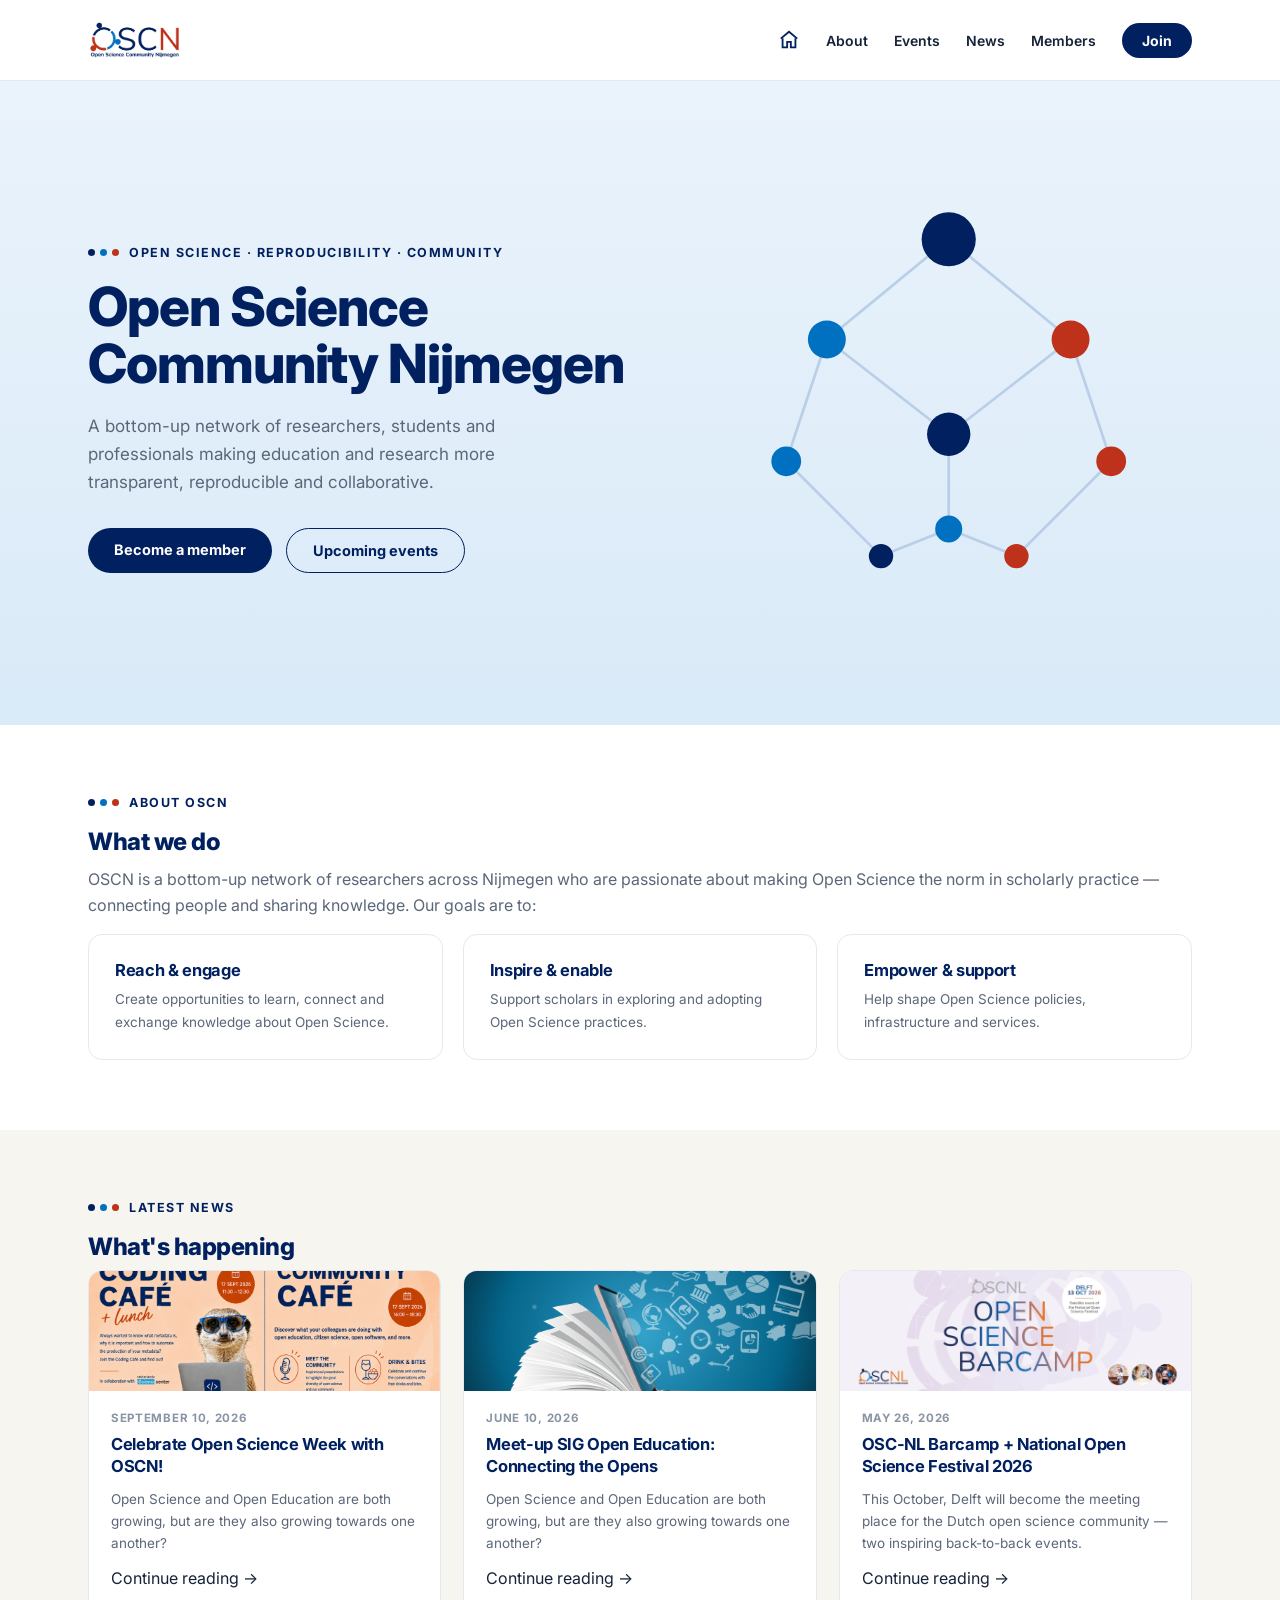
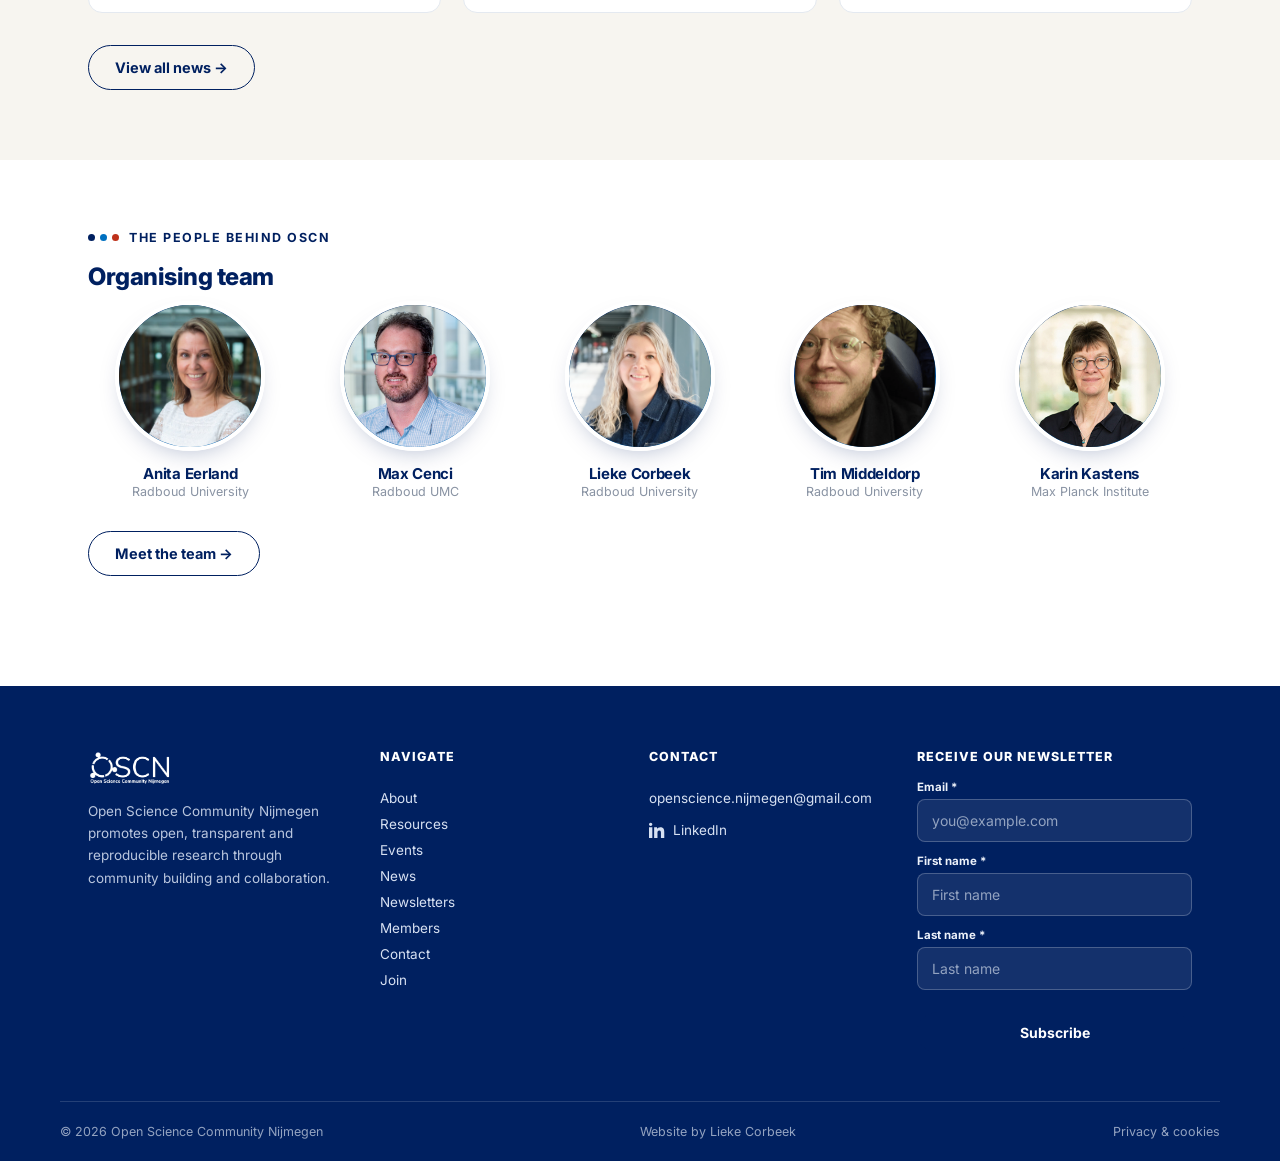
==== commit c73c6ba4: "Update index.html" ====
--- a/index.html
+++ b/index.html
@@ -200,6 +200,7 @@
   </div>
   <div class="wrap footer-bottom">
     <span>© 2026 Open Science Community Nijmegen</span>
+    <span>Website by Lieke Corbeek</span>
     <span><a href="pages/privacy.html">Privacy &amp; cookies</a></span>
   </div>
 </footer>
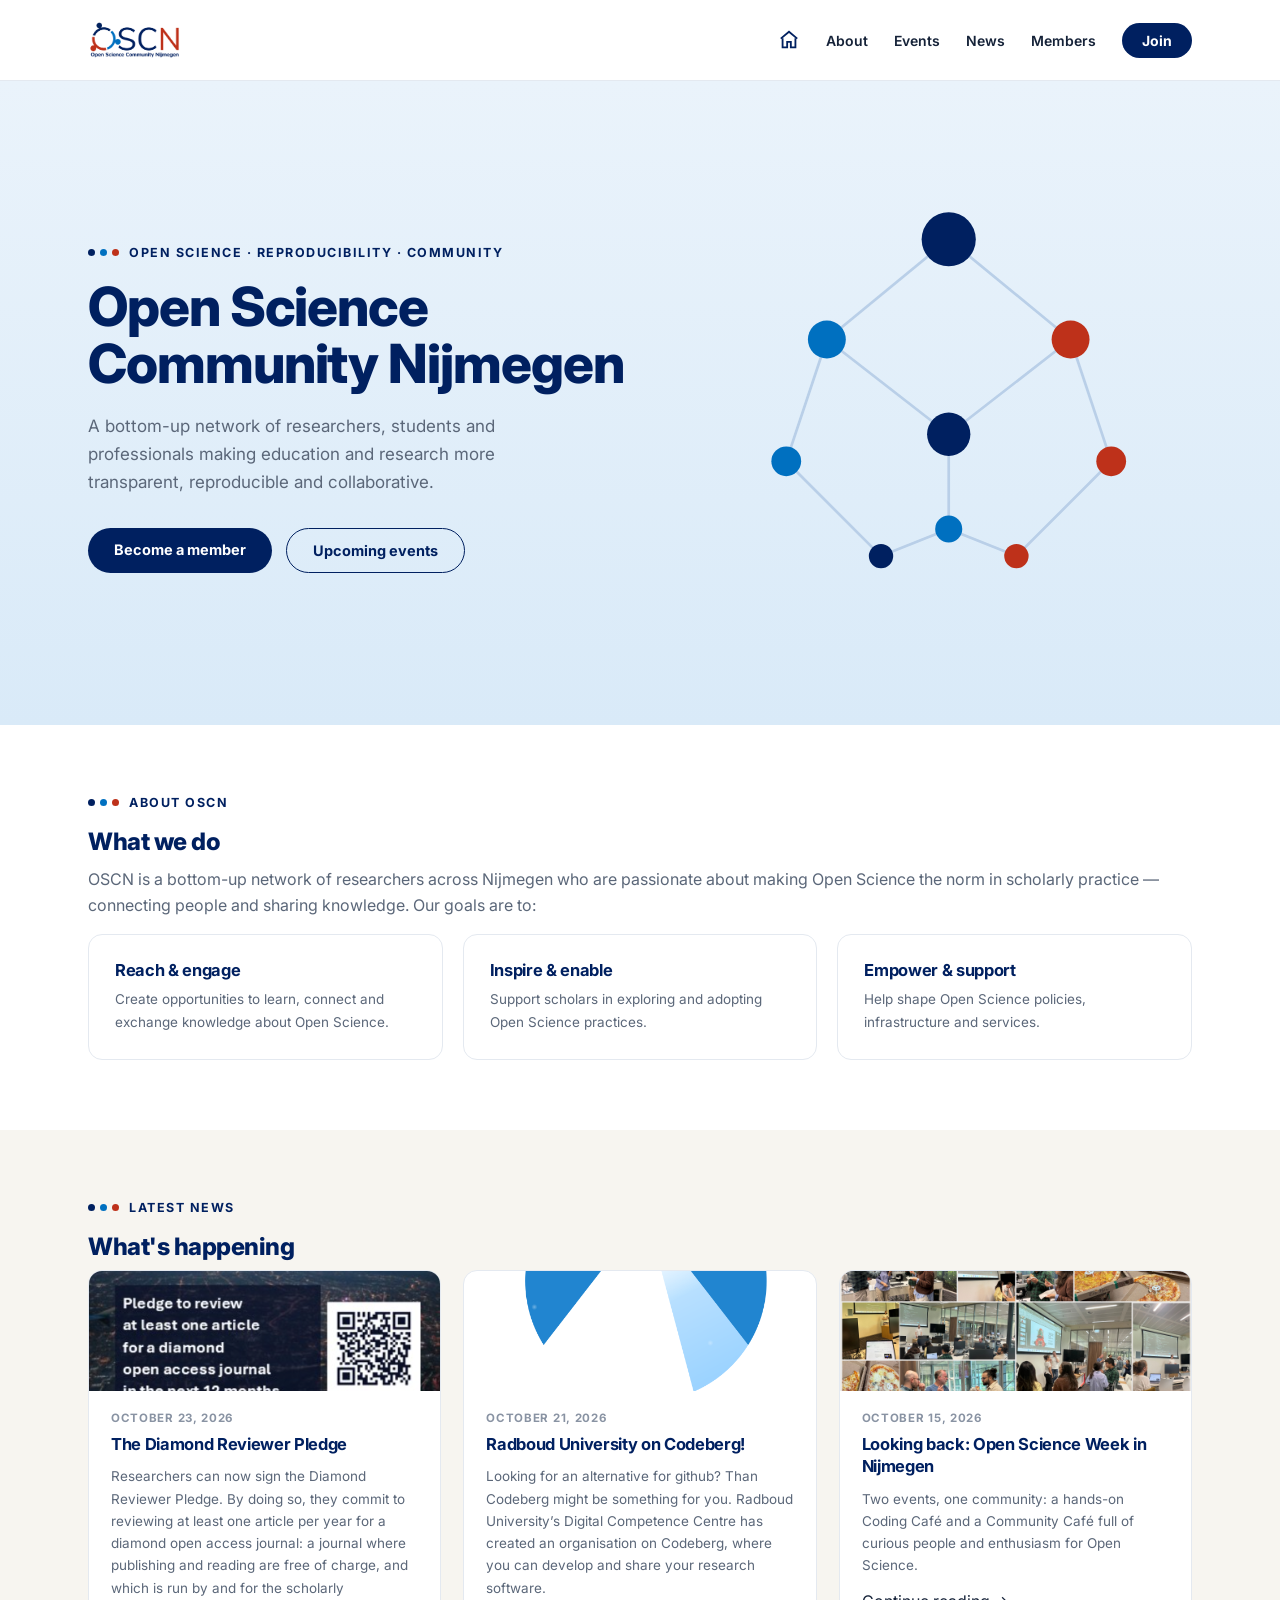
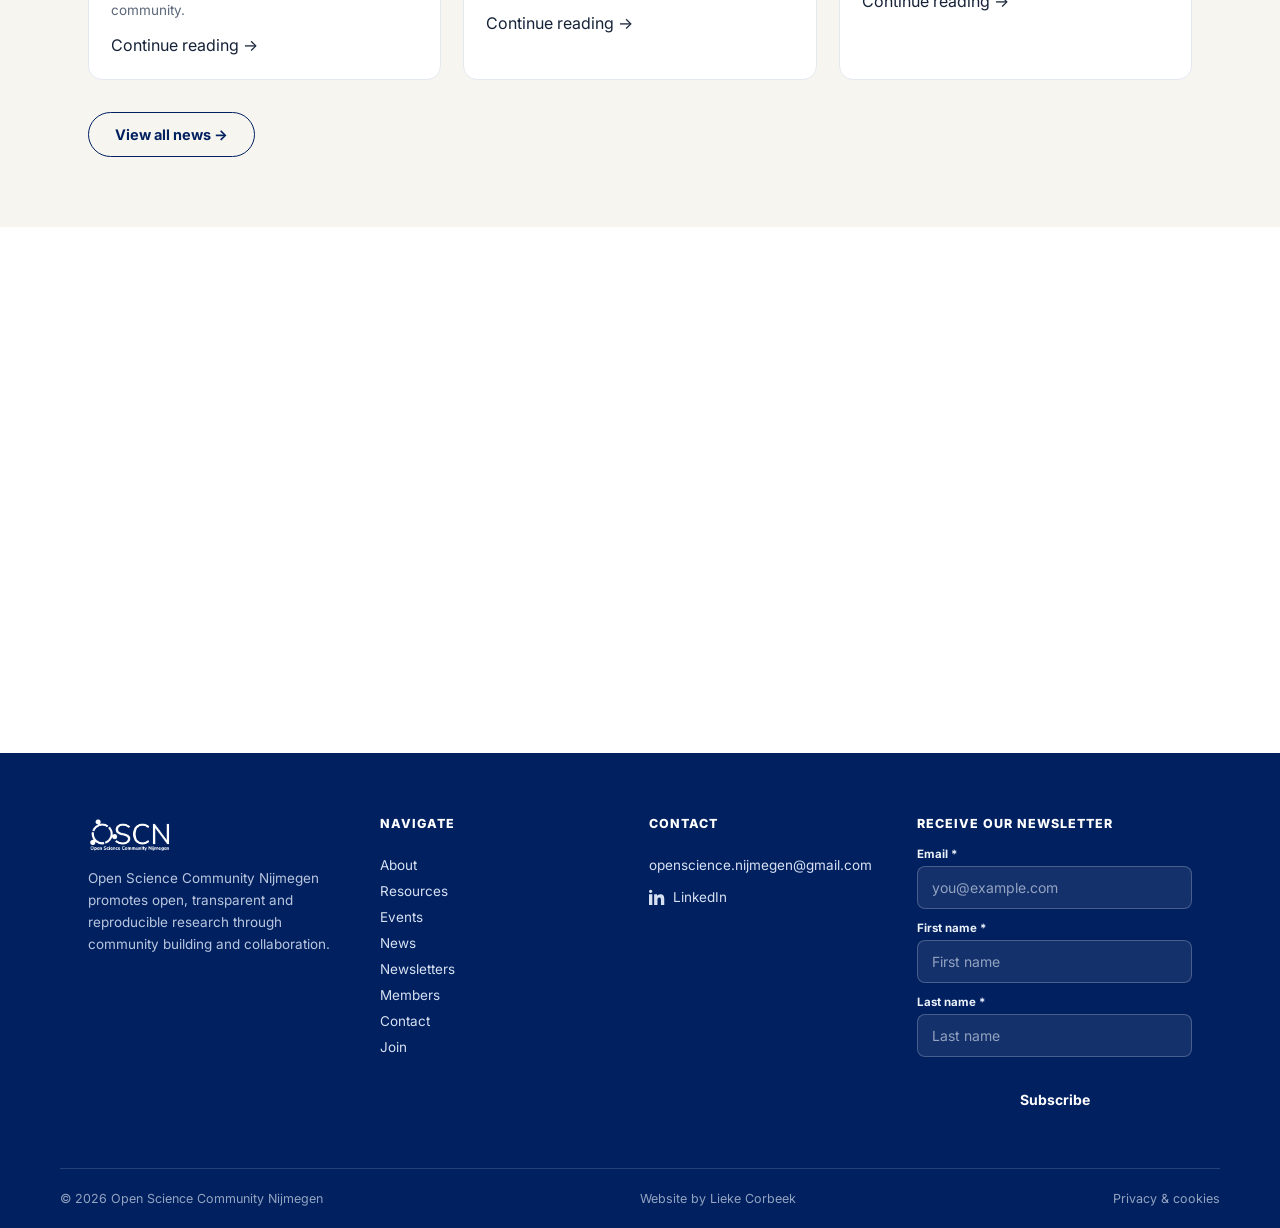
==== commit e84d789a: "Update index.html" ====
--- a/index.html
+++ b/index.html
@@ -3,6 +3,7 @@
 <head>
 <meta charset="UTF-8">
 <meta name="viewport" content="width=device-width, initial-scale=1.0">
+<link rel="icon" type="image/png" href="images/favicon.png">
 <title>Open Science Community Nijmegen | OSCN</title>
 <link rel="stylesheet" href="style.css">
 </head>
@@ -49,7 +50,7 @@
       <h1>Open Science Community Nijmegen</h1>
       <p class="lede">A bottom-up network of researchers, students and professionals making education and research more transparent, reproducible and collaborative.</p>
       <div class="btn-row">
-        <a href="pages/members.html" class="btn btn-primary">Become a member</a>
+        <a href="pages/join.html" class="btn btn-primary">Become a member</a>
         <a href="pages/events.html" class="btn btn-outline">Upcoming events</a>
       </div>
     </div>
@@ -135,12 +136,6 @@
       </div>
 
       <div class="team-card reveal">
-        <div class="avatar"><img src="images/about/tim.png" alt="Tim Middeldorp"></div>
-        <h3>Tim Middeldorp</h3>
-        <div class="role">Radboud University</div>
-      </div>
-
-      <div class="team-card reveal">
         <div class="avatar"><img src="images/about/karin.jpg" alt="Karin Kastens"></div>
         <h3>Karin Kastens</h3>
         <div class="role">Max Planck Institute</div>
--- a/style.css
+++ b/style.css
@@ -165,6 +165,17 @@
 .news-body h3{font-size:16.5px;line-height:1.35;margin-bottom:10px;color:var(--navy);font-weight:700;}
 .news-body p{font-size:13.5px;margin-bottom:14px;}
 .news-body a{font-size:13px;font-weight:700;color:var(--terracotta);}
+
+
+/* ---------- news articles ---------- */
+.artikel-tekst a {
+  color: #c8102e;
+  text-decoration: underline;
+}
+
+.artikel-tekst a:hover {
+  color: #8f0b21;
+}
 
 /* ---------- team ---------- */
 .team-grid{display:grid;grid-template-columns:repeat(5,1fr);gap:20px;}
